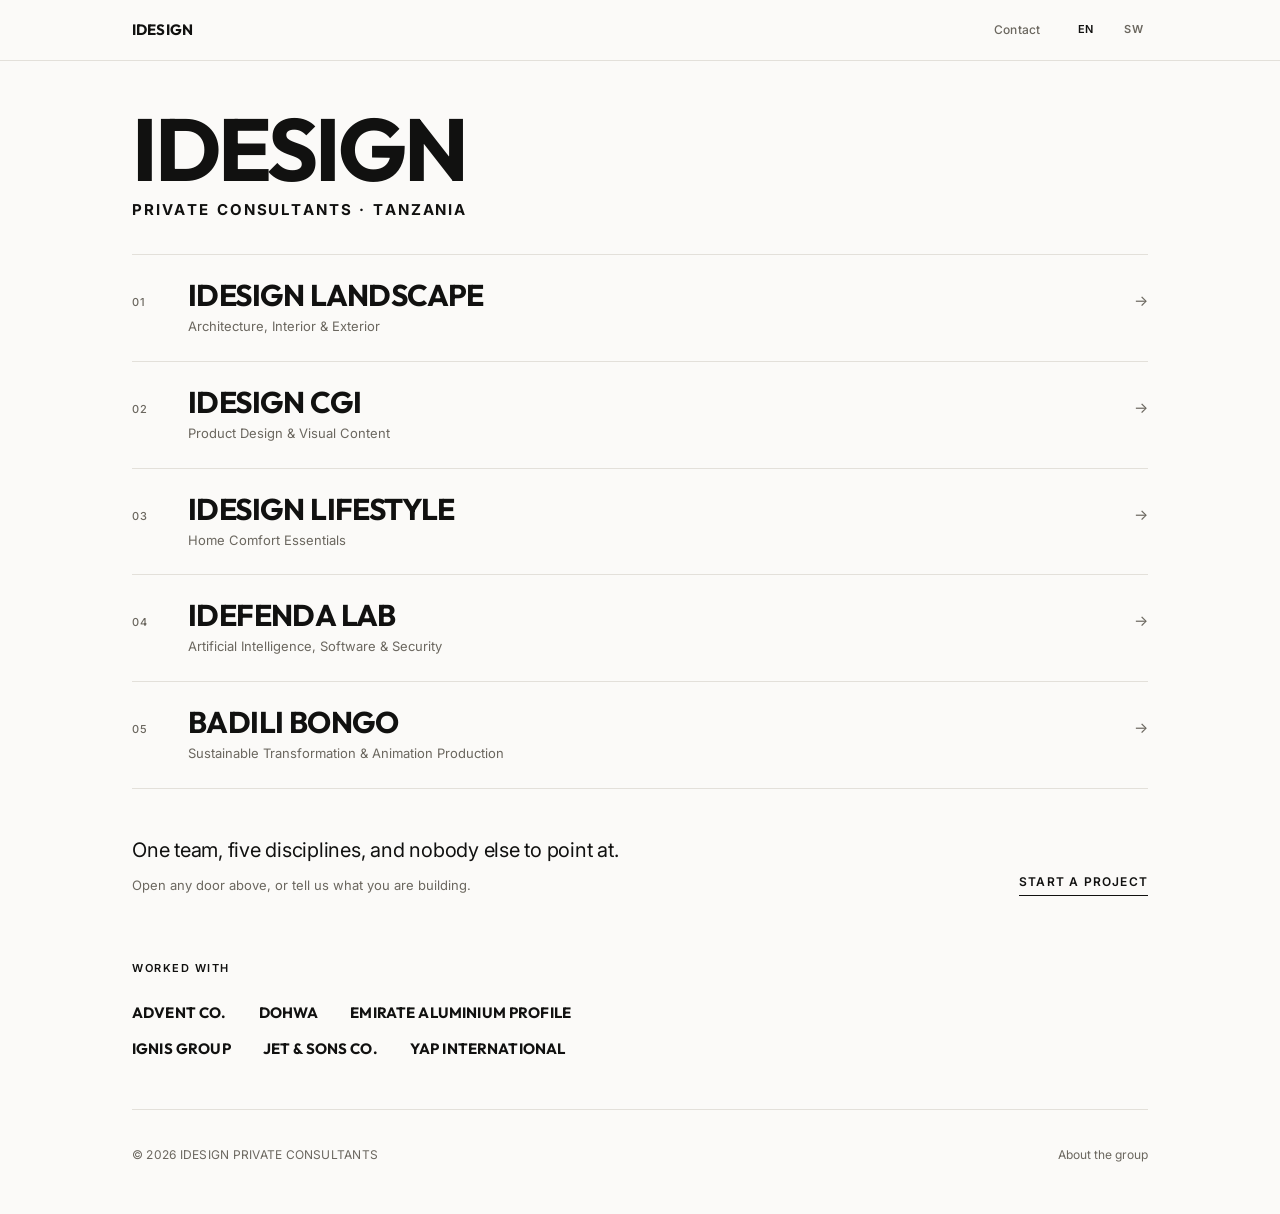
==== index.html @ 1a72159d "Install and Configure Vercel Web Analytics Vercel Web Analytics Installation Complete ==============" ====
<!DOCTYPE html>
<html lang="en">
<head>
<meta charset="UTF-8">
<meta name="viewport" content="width=device-width, initial-scale=1.0">
<title>Idesign | Architecture, Product Design, Interiors & Technology | Dar es Salaam</title>
<meta name="description" content="Idesign is a design group in Dar es Salaam. Architecture and design-build, product design and 3D, an interiors and home textiles shop, AI and software, and an animation education programme.">
<link rel="canonical" href="https://idesign.co.tz/">
<meta property="og:type" content="website">
<meta property="og:site_name" content="Idesign">
<meta property="og:title" content="Idesign | Architecture, Product Design, Interiors & Technology | Dar es Salaam">
<meta property="og:description" content="Idesign is a design group in Dar es Salaam. Architecture and design-build, product design and 3D, an interiors and home textiles shop, AI and software, and an animation education programme.">
<meta property="og:url" content="https://idesign.co.tz/">
<meta name="twitter:card" content="summary">
<link rel="icon" href="images/favicon.svg" type="image/svg+xml">
<link rel="apple-touch-icon" href="images/apple-touch-icon.png">
<link rel="preconnect" href="https://fonts.googleapis.com">
<link rel="preconnect" href="https://fonts.gstatic.com" crossorigin>
<link href="https://fonts.googleapis.com/css2?family=Inter:wght@300;400;500;600;700&family=Outfit:wght@400;500;700&display=swap" rel="stylesheet">
<link rel="stylesheet" href="style.css">
<script type="application/ld+json">
{"@context":"https://schema.org","@type":"Organization","name":"Idesign","legalName":"Idesign Private Consultants","alternateName":"Idesign Group",
"url":"https://idesign.co.tz","description":"A design practice in Dar es Salaam organised across five disciplines: architecture, product design, interiors retail, technology, and animation education.",
"address":{"@type":"PostalAddress","addressLocality":"Dar es Salaam","addressCountry":"TZ"},
"founder":{"@type":"Person","name":"Ibrahim Alibariki Jonathan"},
"department":[
 {"@type":"Organization","name":"Idesign Landscape","description":"Architecture, Interior & Exterior"},
 {"@type":"Organization","name":"Idesign CGI","description":"Product Design & Visual Content"},
 {"@type":"Organization","name":"Idesign Lifestyle","description":"Home Comfort Essentials"},
 {"@type":"Organization","name":"IDEFENDA LAB","description":"Artificial Intelligence, Software & Security"},
 {"@type":"Organization","name":"Badili Bongo","description":"Sustainable Transformation through education and animation"}]}
</script>
</head>
<body>
<a class="skip" href="#main" data-en="Skip to content" data-sw="Rukia hadi maudhui">Skip to content</a>
<header>
<div class="wrap nav">
  <a class="mk" href="index.html">Idesign</a>
  <div class="rt">
    
    <a href="contact.html" data-en="Contact" data-sw="Wasiliana">Contact</a>
    <div class="lang" role="group" aria-label="Language">
      <button id="b-en" class="on" aria-pressed="true" onclick="setLang('en')">EN</button>
      <button id="b-sw" aria-pressed="false" onclick="setLang('sw')">SW</button>
    </div>
  </div>
</div>
</header>
<main id="main">
<div class="wrap">
<div class="top">
  <div class="lockup">
    <h1 class="big wordmark">Idesign</h1>
    <p class="strap" data-en="Private Consultants &middot; Tanzania" data-sw="Washauri Binafsi &middot; Tanzania">Private Consultants &middot; Tanzania</p>
  </div>
</div>

<nav class="index" aria-label="Companies">
<a class="row" href="landscape.html">
  <span class="n">01</span>
  <span><span class="nm wordmark">Idesign Landscape</span><span class="ds" data-en="Architecture, Interior &amp; Exterior" data-sw="Usanifu, Ndani na Nje">Architecture, Interior &amp; Exterior</span></span>
  <span class="ar" aria-hidden="true">&rarr;</span>
</a>
<a class="row" href="cgi.html">
  <span class="n">02</span>
  <span><span class="nm wordmark">Idesign CGI</span><span class="ds" data-en="Product Design &amp; Visual Content" data-sw="Usanifu wa Bidhaa na Maudhui">Product Design &amp; Visual Content</span></span>
  <span class="ar" aria-hidden="true">&rarr;</span>
</a>
<a class="row" href="lifestyle.html">
  <span class="n">03</span>
  <span><span class="nm wordmark">Idesign Lifestyle</span><span class="ds" data-en="Home Comfort Essentials" data-sw="Starehe ya Nyumbani">Home Comfort Essentials</span></span>
  <span class="ar" aria-hidden="true">&rarr;</span>
</a>
<a class="row" href="idefenda.html">
  <span class="n">04</span>
  <span><span class="nm wordmark">IDEFENDA LAB</span><span class="ds" data-en="Artificial Intelligence, Software &amp; Security" data-sw="Akili Bandia, Programu na Usalama">Artificial Intelligence, Software &amp; Security</span></span>
  <span class="ar" aria-hidden="true">&rarr;</span>
</a>
<a class="row" href="badili-bongo.html">
  <span class="n">05</span>
  <span><span class="nm wordmark">Badili Bongo</span><span class="ds" data-en="Sustainable Transformation &amp; Animation Production" data-sw="Mabadiliko Endelevu na Uzalishaji wa Uhuishaji">Sustainable Transformation &amp; Animation Production</span></span>
  <span class="ar" aria-hidden="true">&rarr;</span>
</a>
</nav>

<div class="tail">
  <div>
    <p class="lead" data-en="One team, five disciplines, and nobody else to point at." data-sw="Timu moja, fani tano, na hakuna wa kumlaumu mwingine.">One team, five disciplines, and nobody else to point at.</p>
    <p class="sub2" data-en="Open any door above, or tell us what you are building." data-sw="Fungua mlango wowote hapo juu, au tuambie unachojenga.">Open any door above, or tell us what you are building.</p>
  </div>
  <a href="contact.html" data-en="Start a project" data-sw="Anza mradi">Start a project</a>
</div>

<section>
  <h2 class="lbl" data-en="Worked with" data-sw="Tumefanya kazi na">Worked with</h2>
  <div class="worked">
    <div class="worked-row">
      <span data-en="Advent Co." data-sw="Advent Co.">Advent Co.</span>
      <span data-en="Dohwa" data-sw="Dohwa">Dohwa</span>
      <span data-en="Emirate Aluminium Profile" data-sw="Emirate Aluminium Profile">Emirate Aluminium Profile</span>
    </div>
    <div class="worked-row">
      <span data-en="Ignis Group" data-sw="Ignis Group">Ignis Group</span>
      <span data-en="Jet &amp; Sons Co." data-sw="Jet &amp; Sons Co.">Jet &amp; Sons Co.</span>
      <span data-en="YAP International" data-sw="YAP International">YAP International</span>
    </div>
  </div>
</section>
</div>
</main>
<footer><div class="wrap fr">
  <div>&copy; 2026 Idesign Private Consultants</div>
  <div><a href="group.html" data-en="About the group" data-sw="Kuhusu kikundi">About the group</a></div>
</div></footer>
<script src="script.js"></script>
<script>
  window.va = window.va || function () { (window.vaq = window.vaq || []).push(arguments); };
</script>
<script defer src="/_vercel/insights/script.js"></script>
</body>
</html>
---- style.css ----
/* ============================================================
   IDESIGN GROUP — stylesheet
   Monochrome. Six neutral tones, no colour.

   Built on tokens: every size, space and rule below resolves to
   a value defined in :root. Nothing is set arbitrarily.
   ============================================================ */

/* ---- TT FORS ----------------------------------------------
   Licensed webfont (TypeType). Buy the WEB licence, drop the
   .woff2 files into fonts/, then delete the comment
   markers around the two @font-face rules below.
   Until then the wordmark falls back to Outfit.
------------------------------------------------------------- */
/*
@font-face{
  font-family:'TT Fors';
  src:url('fonts/TTFors-Bold.woff2') format('woff2');
  font-weight:700; font-style:normal; font-display:swap;
}
@font-face{
  font-family:'TT Fors';
  src:url('fonts/TTFors-Regular.woff2') format('woff2');
  font-weight:400; font-style:normal; font-display:swap;
}
*/

:root{
  /* ---------- COLOUR ---------- */
  --ink:#111110;      /* headings, primary text        */
  --mid:#403D39;      /* body copy                     */
  --soft:#6B675F;     /* meta, labels — 5.4:1 on paper */
  --line:#E3E0DA;     /* hairlines                     */
  --paper:#FBFAF8;    /* page                          */
  --fill:#F0EEE9;     /* image wells                   */
  --on-ink:#A8A49C;   /* secondary text on ink — 4.9:1 */

  /* ---------- TYPEFACES ---------- */
  --wm:'TT Fors','Outfit',system-ui,sans-serif;
  --sans:'Inter',system-ui,-apple-system,'Segoe UI',sans-serif;

  /* ---------- TYPE SCALE ----------
     Eight steps, four of them fluid. Nothing in between. */
  --fs-label:11px;                    /* tracked uppercase */
  --fs-caption:12px;                  /* captions, footer  */
  --fs-meta:13px;                     /* secondary lines   */
  --fs-body:15px;                     /* body copy         */
  --fs-lead:clamp(17px,1.6vw,20px);   /* opening statement */
  --fs-row:clamp(22px,2.8vw,30px);    /* index rows        */
  --fs-title:clamp(30px,5vw,52px);    /* page titles       */
  --fs-display:clamp(44px,8vw,88px);  /* wordmark          */

  /* ---------- LINE HEIGHT ---------- */
  --lh-display:.92;
  --lh-tight:1.1;
  --lh-snug:1.3;
  --lh-body:1.6;

  /* ---------- TRACKING ---------- */
  --tr-display:-.035em;
  --tr-title:-.025em;
  --tr-row:-.02em;
  --tr-label:.14em;

  /* ---------- SPACE — 4px base ---------- */
  --s1:4px;  --s2:8px;  --s3:12px; --s4:16px; --s5:24px;
  --s6:32px; --s7:48px; --s8:64px; --s9:96px;

  /* ---------- LAYOUT ---------- */
  --max:1080px;
  --gutter:var(--s6);
  --header-h:60px;
  --section-y:var(--s7);
  --radius:0;                  /* sharp corners are the brand */
  --hair:1px solid var(--line);
  --tap:44px;                  /* minimum touch target        */

  /* ---------- MOTION ---------- */
  --ease:cubic-bezier(.2,.6,.3,1);
  --dur:.22s;
}

*{margin:0;padding:0;box-sizing:border-box}
html{scroll-behavior:smooth;-webkit-text-size-adjust:100%}

/* Body is a column so the footer is pushed to the bottom of short
   pages (404, thanks) instead of floating mid-screen. */
body{
  font-family:var(--sans);background:var(--paper);color:var(--ink);
  font-size:var(--fs-body);line-height:var(--lh-body);font-weight:400;
  -webkit-font-smoothing:antialiased;text-rendering:optimizeLegibility;
  min-height:100vh;display:flex;flex-direction:column;
}
main{flex:1 0 auto}
.wrap{max-width:var(--max);margin:0 auto;padding:0 var(--gutter);width:100%}
a{color:inherit;text-decoration:none}
img{max-width:100%;display:block;height:auto}
button{font:inherit}

/* One visible focus ring for every interactive element. */
:where(a,button,input,select,textarea,[tabindex]):focus-visible{
  outline:2px solid var(--ink);outline-offset:3px;
}

/* Uppercase via CSS, not by typing brand names in caps in the HTML
   (see the branding-case fix) - this is what makes every wordmark
   instance, including the header logo and each division's own h1,
   match the visual weight IDEFENDA LAB already had. */
.wordmark{font-family:var(--wm);font-weight:700;text-transform:uppercase;
  letter-spacing:var(--tr-row);line-height:1}

/* Shared label treatment — eyebrows, section headings, tags. */
.lbl,.own,.who,.lst li .m,.ph i{
  font-size:var(--fs-label);font-weight:600;
  letter-spacing:var(--tr-label);text-transform:uppercase;
}

/* Shared action treatment. Every CTA on the site is this one
   component; it was previously three near-identical variants. */
.tail a,.cta a,.btn{
  display:inline-block;font-family:var(--sans);
  font-size:var(--fs-caption);font-weight:600;
  letter-spacing:.1em;text-transform:uppercase;color:var(--ink);
  background:none;border:none;border-bottom:1px solid var(--ink);
  padding:var(--s1) 0;cursor:pointer;
  transition:color var(--dur) var(--ease),border-color var(--dur) var(--ease);
}
/* Only the index CTA is short enough to guarantee one line; the
   branch CTAs run to 45 characters and must be free to wrap. */
.tail a{white-space:nowrap}
.tail a:hover,.cta a:hover,.btn:hover{
  color:var(--soft);border-color:var(--soft);
}

/* skip link — accessibility */
.skip{position:absolute;left:-9999px;top:0;background:var(--ink);color:var(--paper);
  padding:var(--s3) var(--s4);font-size:var(--fs-meta);z-index:200}
.skip:focus{left:0}

/* ---------- HEADER ---------- */
header{position:sticky;top:0;z-index:50;background:rgba(251,250,248,.93);
  backdrop-filter:blur(12px);-webkit-backdrop-filter:blur(12px);
  border-bottom:var(--hair);flex:none}
.nav{display:flex;align-items:center;justify-content:space-between;
  height:var(--header-h);gap:var(--s5)}
.nav .mk{font-family:var(--wm);font-weight:700;font-size:var(--fs-body);
  letter-spacing:.01em;white-space:nowrap;text-transform:uppercase;
  display:inline-flex;align-items:center;min-height:var(--tap)}
.nav .rt{display:flex;align-items:center;gap:var(--s5)}

/* Every nav link reads the same: one size, one case, one colour.
   HOME was previously uppercase and tracked while Contact beside
   it was sentence case. */
.nav .rt a,.back{font-size:var(--fs-caption);font-weight:500;
  letter-spacing:.01em;text-transform:none;color:var(--soft);
  display:inline-flex;align-items:center;min-height:var(--tap);
  transition:color var(--dur) var(--ease)}
.nav .rt a:hover,.back:hover{color:var(--ink)}

.lang{display:flex;gap:var(--s1);margin-right:calc(var(--s2) * -1)}
.lang button{background:none;border:none;font-family:var(--sans);
  font-size:var(--fs-label);font-weight:600;letter-spacing:.08em;
  cursor:pointer;color:var(--soft);padding:0;
  min-width:var(--tap);min-height:var(--tap);
  display:inline-flex;align-items:center;justify-content:center;
  transition:color var(--dur) var(--ease)}
.lang button.on{color:var(--ink)}
.lang button:hover{color:var(--ink)}

/* ---------- LANDING INDEX ---------- */
.top{padding:var(--s7) 0 var(--s6)}
.top .big{font-family:var(--wm);font-weight:700;font-size:var(--fs-display);
  letter-spacing:var(--tr-display);line-height:var(--lh-display)}
.lockup{display:inline-block}
/* Strapline is stretched flush to the wordmark by script.js.
   Named .strap, not .sub — .sub collided with the submit button
   and gave this paragraph a border and a pointer cursor. */
.top .strap{display:flex;justify-content:space-between;width:100%;
  font-size:clamp(11px,1.45vw,15px);font-weight:700;text-transform:uppercase;
  color:var(--ink);margin-top:var(--s3);letter-spacing:0;line-height:1}
.top .strap .sp{flex:0 0 .34em}

.index{border-top:var(--hair)}
.row{display:grid;grid-template-columns:var(--s6) 1fr auto;gap:var(--s5);
  align-items:baseline;padding:var(--s5) 0;border-bottom:var(--hair);
  transition:padding var(--dur) var(--ease)}
.row:hover,.row:focus-visible{padding-left:var(--s3)}
.row .n{font-size:var(--fs-label);font-weight:500;color:var(--soft);letter-spacing:.08em}
.row .nm{display:block;font-family:var(--wm);font-weight:700;font-size:var(--fs-row);
  letter-spacing:var(--tr-row);line-height:var(--lh-tight)}
.row .ds{display:block;font-size:var(--fs-meta);font-weight:400;
  color:var(--soft);margin-top:var(--s1)}
.row .ar{font-size:var(--fs-body);color:var(--soft);
  transition:color var(--dur) var(--ease),transform var(--dur) var(--ease)}
.row:hover .ar,.row:focus-visible .ar{color:var(--ink);transform:translateX(5px)}

/* Bottom padding is deliberately small: .tail is homepage-only and
   is immediately followed by the "Worked with" section, which
   already carries its own top padding via the global `section`
   rule. A full --s8 here on top of that stacked into a 112px gap. */
.tail{padding:var(--s7) 0 var(--s4);display:flex;justify-content:space-between;
  gap:var(--s5) var(--s7);flex-wrap:wrap;align-items:flex-end}
.tail>div{flex:1 1 30rem;min-width:0}
.tail .lead{font-size:var(--fs-lead);font-weight:400;color:var(--ink);
  max-width:52ch;line-height:var(--lh-snug);letter-spacing:-.012em}
.tail .sub2{font-size:var(--fs-meta);font-weight:400;color:var(--soft);
  margin-top:var(--s3)}

/* ---------- BRANCH PAGES ----------
   Hierarchy runs eyebrow -> title -> descriptor -> lead -> body.
   The descriptor was previously 14px bold, competing with the
   larger tagline directly beneath it. */
.bh{padding:var(--s7) 0;border-bottom:var(--hair)}
.own{color:var(--soft);margin-bottom:var(--s4)}
.bh .nm{font-family:var(--wm);font-weight:700;font-size:var(--fs-title);
  letter-spacing:var(--tr-title);line-height:var(--lh-tight)}
.bh .ds{font-size:var(--fs-meta);font-weight:500;color:var(--soft);
  margin-top:var(--s3)}
.bh .tg{font-size:var(--fs-lead);margin-top:var(--s5);max-width:34ch;
  font-weight:400;line-height:var(--lh-snug);letter-spacing:-.012em}
.bh .ld{font-size:var(--fs-body);font-weight:400;color:var(--mid);
  max-width:52ch;margin-top:var(--s4)}

section{padding:var(--section-y) 0;border-bottom:var(--hair)}
.lbl{color:var(--ink);margin-bottom:var(--s5)}

.lst{list-style:none}
.lst li{padding:var(--s4) 0;border-bottom:var(--hair);
  display:grid;grid-template-columns:1fr auto;gap:var(--s5);align-items:baseline}
.lst li:last-child{border-bottom:none;padding-bottom:0}
.lst li .t{color:var(--ink);font-size:var(--fs-body)}
/* Meta reads as a taxonomy tag rather than a word competing with
   the service name beside it. */
.lst li .m{color:var(--soft);text-align:right}

/* Three columns at desktop. The old auto-fill produced four, which
   left Landscape's nine projects as 4+4+1 — one image alone in a
   three-quarters-empty row. */
.grid{display:grid;grid-template-columns:repeat(3,1fr);gap:var(--s5)}
.grid--wide{grid-template-columns:repeat(2,1fr)}
.ph{aspect-ratio:4/3;background:var(--fill);border:var(--hair);
  display:flex;align-items:center;justify-content:center;overflow:hidden}
.ph img{width:100%;height:100%;object-fit:cover}
.ph i{font-style:normal;font-size:var(--fs-label);color:var(--soft)}
.media-link{display:block}
.it .cap{font-size:var(--fs-meta);font-weight:500;margin-top:var(--s3)}
.it .sc{font-size:var(--fs-caption);color:var(--soft);margin-top:var(--s1)}

/* ---------- PROCESS STEPS ----------
   A five-across band at desktop, each step opening under its own
   rule. Below 900px it folds into a numbered list rather than a
   narrow grid, so no step is ever left orphaned in a part row. */
.steps{display:grid;grid-template-columns:repeat(5,1fr);gap:var(--s5)}
.step{border-top:1px solid var(--ink);padding-top:var(--s3)}
.step .k{display:block;font-family:var(--wm);font-weight:700;
  font-size:var(--fs-meta);color:var(--soft);letter-spacing:.08em}
.step .h{display:block;font-family:var(--wm);font-weight:700;
  font-size:var(--fs-lead);letter-spacing:var(--tr-row);
  line-height:var(--lh-tight);margin-top:var(--s4)}
.step .p{display:block;font-size:var(--fs-caption);color:var(--soft);
  line-height:var(--lh-body);margin-top:var(--s2)}
.steps-end{font-size:var(--fs-meta);color:var(--soft);margin-top:var(--s5)}

/* ---------- INVERTED LINK PANEL ----------
   The only tonal shift in the palette, reserved for a page's single
   most important outbound link rather than used as decoration.
   .tube: Badili Bongo's YouTube channel. .panel: each branch's
   Google Business profile (find us on the map, see real photos). */
.tube,.panel{display:flex;align-items:center;justify-content:space-between;
  gap:var(--s5);background:var(--ink);color:var(--paper);
  padding:var(--s6);margin-top:var(--s5)}
.tube .th,.panel .th{display:block;font-family:var(--wm);font-weight:700;
  font-size:var(--fs-row);letter-spacing:var(--tr-row);line-height:var(--lh-tight)}
.tube .ta,.panel .ta{display:block;font-size:var(--fs-caption);color:var(--on-ink);
  letter-spacing:.06em;margin-top:var(--s2)}
.tube .tgo,.panel .tgo{font-size:var(--fs-row);line-height:1;flex:none;
  transition:transform var(--dur) var(--ease)}
.tube:hover .tgo,.panel:hover .tgo{transform:translateX(5px)}
/* The global focus ring is ink, which would vanish on this panel. */
.tube:focus-visible,.panel:focus-visible{outline-color:var(--paper);outline-offset:-6px}

.txt{max-width:56ch;font-size:var(--fs-body);font-weight:400;
  color:var(--mid);line-height:var(--lh-body)}
.txt p{margin-bottom:var(--s4)}
.txt p:last-child{margin-bottom:0}

/* Client names as a credit line, not a sentence: set in the same
   display face as the homepage's own company index (.row .nm), so
   the studio's work and its own divisions read as one family rather
   than credits in body text. Two fixed rows, not an auto-wrapping
   list - which row a name falls into shouldn't shift with viewport
   width. Uppercase via CSS (never typed in caps - see the branding
   fix); a touch of positive tracking, since tightened wordmark
   tracking reads cramped once every letter is also capitalised. */
.worked{margin-top:var(--s3)}
.worked-row{display:flex;flex-wrap:wrap;gap:var(--s3) var(--s6);margin-bottom:var(--s3)}
.worked-row:last-child{margin-bottom:0}
.worked span{font-family:var(--wm);font-weight:700;font-size:var(--fs-body);
  letter-spacing:.01em;text-transform:uppercase;color:var(--ink)}

.cta{padding:var(--s7) 0;border-bottom:var(--hair)}

/* ---------- CONTACT ---------- */
.cg{display:grid;grid-template-columns:1fr 1fr;gap:var(--s9)}
.fd{margin-bottom:var(--s5)}
.fd label{display:block;font-size:var(--fs-label);font-weight:600;
  letter-spacing:var(--tr-label);text-transform:uppercase;
  color:var(--soft);margin-bottom:var(--s2)}
.fd input,.fd select,.fd textarea{width:100%;padding:var(--s3) 0;border:none;
  border-bottom:var(--hair);background:none;font-family:var(--sans);
  font-size:var(--fs-body);font-weight:400;color:var(--ink);border-radius:var(--radius)}
.fd input:focus-visible,.fd select:focus-visible,.fd textarea:focus-visible{
  outline:none;border-bottom-color:var(--ink);box-shadow:0 1px 0 0 var(--ink)}
.fd textarea{resize:vertical;line-height:var(--lh-body)}
.btn{margin-top:var(--s5)}
.hp{position:absolute;left:-9999px}      /* honeypot - spam trap */

/* Contact form result. One line, in the existing type scale;
   colour only shifts between quiet and ink so the monochrome
   palette is untouched. */
.fstat{margin-top:var(--s4);font-size:var(--fs-meta);color:var(--soft);min-height:1.4em}
.fstat[data-state="ok"]{color:var(--ink)}
.fstat[data-state="fail"],.fstat[data-state="invalid"]{color:var(--ink)}
.btn[disabled]{opacity:.45;cursor:default}

/* ---------- TAP TO CALL ----------
   Large touch targets. tel: dials directly on a phone;
   wa.me opens WhatsApp. Both fall back to plain links on desktop. */
.call{border-top:1px solid var(--ink);margin-bottom:var(--s6)}
.call-row{display:flex;align-items:center;justify-content:space-between;
  gap:var(--s4);padding:var(--s4) 0;border-bottom:var(--hair)}
.call-row .who{color:var(--soft);margin-bottom:var(--s2)}
/* The phone numbers are the primary action on a mobile visit, so
   they carry a full 44px target rather than the 24px minimum. */
.call-row .num{font-family:var(--wm);font-weight:700;font-size:clamp(19px,2.4vw,24px);
  letter-spacing:-.01em;color:var(--ink);line-height:var(--lh-tight);
  display:inline-flex;align-items:center;min-height:var(--tap);
  transition:color var(--dur) var(--ease)}
.call-row a.num:hover{color:var(--mid)}
.call-acts{display:flex;gap:var(--s2);flex-shrink:0}
.call-acts a{font-size:var(--fs-label);font-weight:600;letter-spacing:.1em;
  text-transform:uppercase;border:var(--hair);padding:0 var(--s4);
  white-space:nowrap;color:var(--mid);min-height:var(--tap);
  display:inline-flex;align-items:center;justify-content:center;
  transition:color var(--dur) var(--ease),border-color var(--dur) var(--ease),
             background-color var(--dur) var(--ease)}
.call-acts a:hover{border-color:var(--ink);color:var(--ink)}
.call-acts a.pri{background:var(--ink);color:var(--paper);border-color:var(--ink)}
.call-acts a.pri:hover{background:transparent;color:var(--ink)}

.ci{padding:var(--s4) 0;border-bottom:var(--hair)}
.ci b{font-weight:500;font-size:var(--fs-meta);display:block}
.ci span{font-size:var(--fs-caption);color:var(--soft)}
.ci a{transition:color var(--dur) var(--ease)}
.ci a:hover{color:var(--ink)}

/* ---------- FOOTER ---------- */
footer{padding:var(--s6) 0 var(--s7);font-size:var(--fs-caption);
  color:var(--soft);margin-top:auto;flex:none}
.fr{display:flex;justify-content:space-between;gap:var(--s4);flex-wrap:wrap;
  align-items:center}
/* The copyright line is always the credit's first child, sitewide -
   capitalised via CSS rather than editing all 10 footers by hand. */
.fr>div:first-child{text-transform:uppercase;letter-spacing:.02em}
/* Same treatment as the footer credit, for the one other place the
   legal name appears prominently outside the wordmark system. */
.credit{text-transform:uppercase;letter-spacing:.02em}
/* Standalone links, so they owe the 24px minimum target (WCAG 2.5.8). */
.fr a{display:inline-flex;align-items:center;min-height:24px;
  transition:color var(--dur) var(--ease)}
.fr a:hover{color:var(--ink)}

.note{border-left:var(--hair);padding:0 0 0 var(--s4);font-size:var(--fs-caption);
  line-height:var(--lh-body);color:var(--soft);margin-top:var(--s5);max-width:60ch}

/* ============================================================
   RESPONSIVE — two breakpoints, each on the layout's own terms.
   900px: the 1080px canvas stops holding side-by-side content.
   560px: single column, stacked actions.
   ============================================================ */
@media(max-width:900px){
  :root{--gutter:var(--s5);--section-y:var(--s6)}
  .cg{grid-template-columns:1fr;gap:var(--s7)}
  .row{grid-template-columns:var(--s5) 1fr auto;gap:var(--s4)}
  .grid,.grid--wide{grid-template-columns:repeat(2,1fr);gap:var(--s4)}
  /* Steps fold into a numbered list — never a part-filled grid. */
  .steps{grid-template-columns:1fr;gap:0}
  .step{display:grid;grid-template-columns:var(--s6) 1fr;gap:var(--s4);
    border-top:none;border-bottom:var(--hair);padding:var(--s4) 0;
    align-items:baseline}
  .step:first-child{border-top:1px solid var(--ink)}
  .step .h{margin-top:0}
  .tube{padding:var(--s5);gap:var(--s4)}
  .bh{padding:var(--s6) 0}
  .top{padding:var(--s6) 0 var(--s5)}
  .tail{padding:var(--s6) 0 var(--s7)}
  .nav .rt{gap:var(--s4)}
  .worked span{font-size:var(--fs-caption)}
}

/* The strapline is stretched flush to the wordmark on desktop. On a
   narrow screen a 30-character line cannot fit that width, so it
   falls back to normal tracked text that wraps. */
@media(max-width:700px){
  .top .strap{flex-wrap:wrap;justify-content:flex-start;font-size:var(--fs-label);
    letter-spacing:.09em;line-height:var(--lh-snug)}
  .top .strap .sp{flex:0 0 .5em}
}

@media(max-width:560px){
  /* The wordmark already links home, so the separate "Home" link is
     a second link to the same destination. Drop it here to buy back
     header width instead of letting the nav overflow.
     Selector must outrank `.nav .rt a`, hence the full path. */
  .nav .rt .back{display:none}
  .nav{gap:var(--s3)}
  .nav .rt{gap:var(--s3)}
  /* Narrower but still a compliant target: 32x44 clears the 24x24
     minimum on both axes. */
  .lang button{min-width:30px}
  /* 'IDESIGN Landscape' is the longest wordmark; at 320px it is what
     pushes the nav wide. Step it down rather than overflow. */
  .nav .mk{font-size:var(--fs-caption)}

  .call-row{flex-direction:column;align-items:flex-start;gap:var(--s3)}
  .call-acts{width:100%}
  .call-acts a{flex:1}
  .lst li{grid-template-columns:1fr;gap:var(--s1)}
  .lst li .m{text-align:left}
  .tail{align-items:flex-start}
  /* Three long client names per row won't fit 320-430px at any
     legible size, so each row scrolls sideways instead of wrapping
     to a third line. Keeps the block at a fixed two lines. */
  .worked-row{flex-wrap:nowrap;overflow-x:auto;scrollbar-width:none}
  .worked-row::-webkit-scrollbar{display:none}
  .worked span{flex:none;font-size:var(--fs-label)}
}

/* Mobile landscape: short viewport height regardless of width, so
   target it directly rather than by width breakpoint. Same fix as
   the ≤560px portrait case, needed here too since landscape widths
   (667-926px) sit above that breakpoint. */
@media(max-height:500px) and (orientation:landscape){
  .worked-row{flex-wrap:nowrap;overflow-x:auto;scrollbar-width:none}
  .worked-row::-webkit-scrollbar{display:none}
  .worked span{flex:none;font-size:var(--fs-caption)}
}

/* ---------- PRINT ---------- */
@media print{
  header,.cta,.lang,.back{display:none}
  body{background:#fff;display:block}
  section,.bh{border:none;padding:var(--s4) 0}
}

/* ---------- MOTION ---------- */
@media(prefers-reduced-motion:reduce){
  *{animation:none!important;transition:none!important;scroll-behavior:auto!important}
}
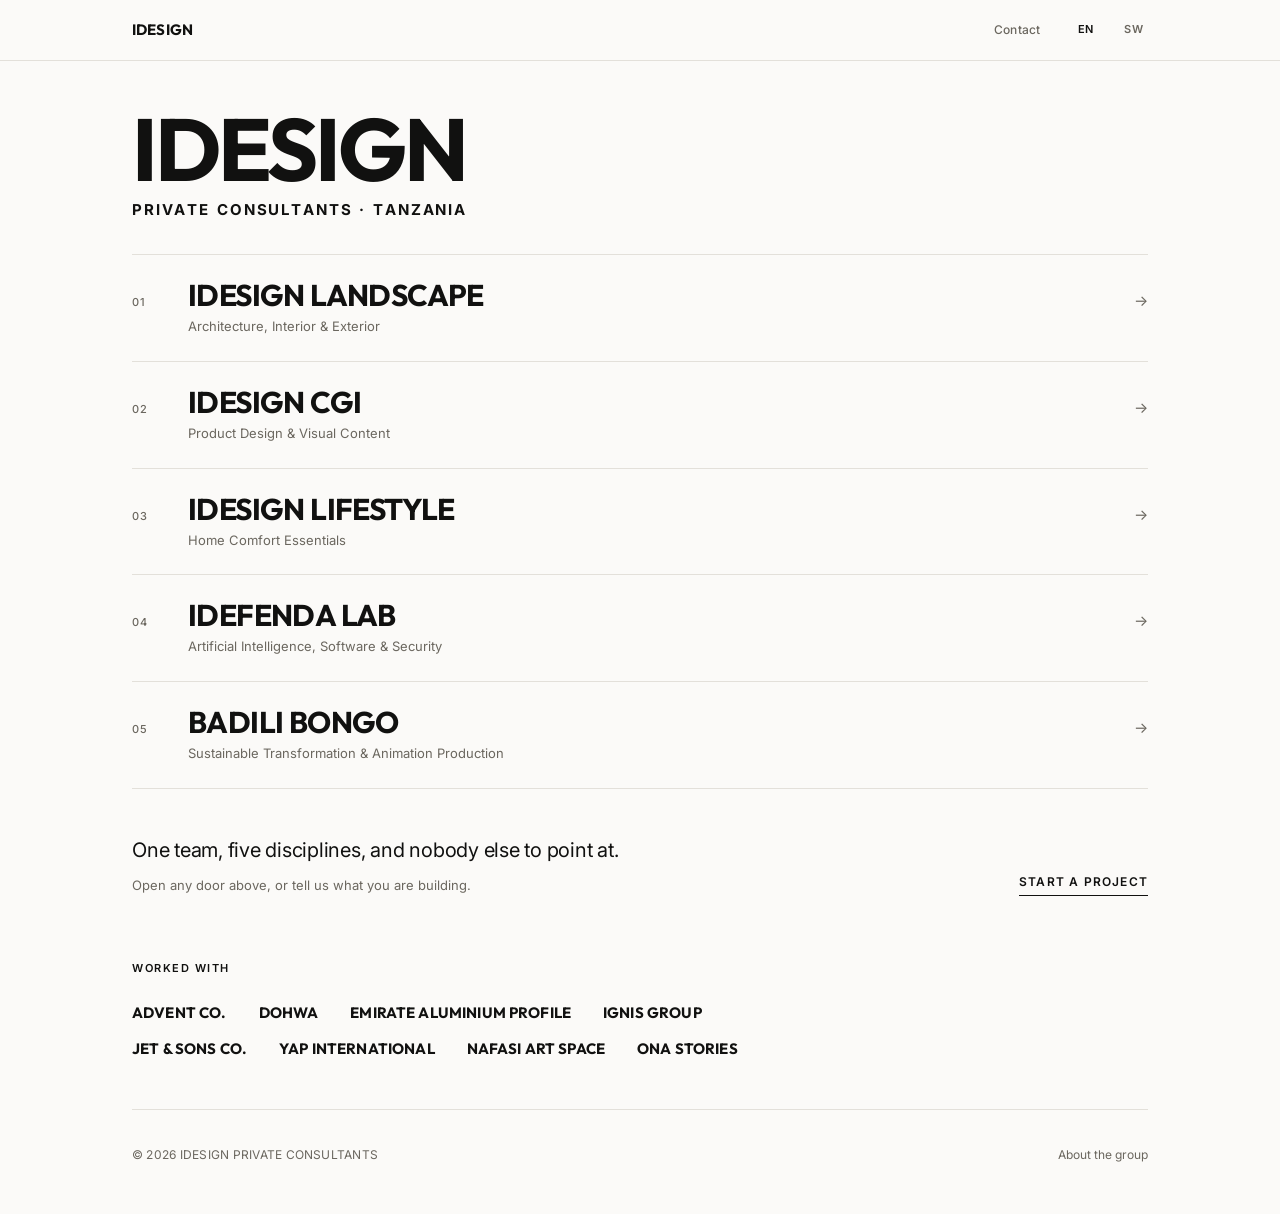
==== commit 788434f6: "Add Nafasi Art Space and Ona Stories to the shared Worked With list Grows the group-wide "Worked wit" ====
--- a/index.html
+++ b/index.html
@@ -3,15 +3,19 @@
 <head>
 <meta charset="UTF-8">
 <meta name="viewport" content="width=device-width, initial-scale=1.0">
-<title>Idesign | Architecture, Product Design, Interiors & Technology | Dar es Salaam</title>
+<title>Idesign | Spaces, Products, Technology & Animation</title>
 <meta name="description" content="Idesign is a design group in Dar es Salaam. Architecture and design-build, product design and 3D, an interiors and home textiles shop, AI and software, and an animation education programme.">
 <link rel="canonical" href="https://idesign.co.tz/">
 <meta property="og:type" content="website">
 <meta property="og:site_name" content="Idesign">
-<meta property="og:title" content="Idesign | Architecture, Product Design, Interiors & Technology | Dar es Salaam">
+<meta property="og:title" content="Idesign | Spaces, Products, Technology & Animation">
 <meta property="og:description" content="Idesign is a design group in Dar es Salaam. Architecture and design-build, product design and 3D, an interiors and home textiles shop, AI and software, and an animation education programme.">
 <meta property="og:url" content="https://idesign.co.tz/">
-<meta name="twitter:card" content="summary">
+<meta property="og:image" content="https://idesign.co.tz/images/cgi-watch-render.png">
+<meta property="og:image:width" content="700">
+<meta property="og:image:height" content="394">
+<meta name="twitter:card" content="summary_large_image">
+<meta name="twitter:image" content="https://idesign.co.tz/images/cgi-watch-render.png">
 <link rel="icon" href="images/favicon.svg" type="image/svg+xml">
 <link rel="apple-touch-icon" href="images/apple-touch-icon.png">
 <link rel="preconnect" href="https://fonts.googleapis.com">
@@ -35,10 +39,10 @@
 <a class="skip" href="#main" data-en="Skip to content" data-sw="Rukia hadi maudhui">Skip to content</a>
 <header>
 <div class="wrap nav">
-  <a class="mk" href="index.html">Idesign</a>
+  <a class="mk" href="/">Idesign</a>
   <div class="rt">
     
-    <a href="contact.html" data-en="Contact" data-sw="Wasiliana">Contact</a>
+    <a href="/contact" data-en="Contact" data-sw="Wasiliana">Contact</a>
     <div class="lang" role="group" aria-label="Language">
       <button id="b-en" class="on" aria-pressed="true" onclick="setLang('en')">EN</button>
       <button id="b-sw" aria-pressed="false" onclick="setLang('sw')">SW</button>
@@ -56,27 +60,27 @@
 </div>
 
 <nav class="index" aria-label="Companies">
-<a class="row" href="landscape.html">
+<a class="row" href="/landscape">
   <span class="n">01</span>
   <span><span class="nm wordmark">Idesign Landscape</span><span class="ds" data-en="Architecture, Interior &amp; Exterior" data-sw="Usanifu, Ndani na Nje">Architecture, Interior &amp; Exterior</span></span>
   <span class="ar" aria-hidden="true">&rarr;</span>
 </a>
-<a class="row" href="cgi.html">
+<a class="row" href="/cgi">
   <span class="n">02</span>
   <span><span class="nm wordmark">Idesign CGI</span><span class="ds" data-en="Product Design &amp; Visual Content" data-sw="Usanifu wa Bidhaa na Maudhui">Product Design &amp; Visual Content</span></span>
   <span class="ar" aria-hidden="true">&rarr;</span>
 </a>
-<a class="row" href="lifestyle.html">
+<a class="row" href="/lifestyle">
   <span class="n">03</span>
   <span><span class="nm wordmark">Idesign Lifestyle</span><span class="ds" data-en="Home Comfort Essentials" data-sw="Starehe ya Nyumbani">Home Comfort Essentials</span></span>
   <span class="ar" aria-hidden="true">&rarr;</span>
 </a>
-<a class="row" href="idefenda.html">
+<a class="row" href="/idefenda">
   <span class="n">04</span>
   <span><span class="nm wordmark">IDEFENDA LAB</span><span class="ds" data-en="Artificial Intelligence, Software &amp; Security" data-sw="Akili Bandia, Programu na Usalama">Artificial Intelligence, Software &amp; Security</span></span>
   <span class="ar" aria-hidden="true">&rarr;</span>
 </a>
-<a class="row" href="badili-bongo.html">
+<a class="row" href="/badili-bongo">
   <span class="n">05</span>
   <span><span class="nm wordmark">Badili Bongo</span><span class="ds" data-en="Sustainable Transformation &amp; Animation Production" data-sw="Mabadiliko Endelevu na Uzalishaji wa Uhuishaji">Sustainable Transformation &amp; Animation Production</span></span>
   <span class="ar" aria-hidden="true">&rarr;</span>
@@ -88,7 +92,7 @@
     <p class="lead" data-en="One team, five disciplines, and nobody else to point at." data-sw="Timu moja, fani tano, na hakuna wa kumlaumu mwingine.">One team, five disciplines, and nobody else to point at.</p>
     <p class="sub2" data-en="Open any door above, or tell us what you are building." data-sw="Fungua mlango wowote hapo juu, au tuambie unachojenga.">Open any door above, or tell us what you are building.</p>
   </div>
-  <a href="contact.html" data-en="Start a project" data-sw="Anza mradi">Start a project</a>
+  <a href="/contact" data-en="Start a project" data-sw="Anza mradi">Start a project</a>
 </div>
 
 <section>
@@ -98,11 +102,13 @@
       <span data-en="Advent Co." data-sw="Advent Co.">Advent Co.</span>
       <span data-en="Dohwa" data-sw="Dohwa">Dohwa</span>
       <span data-en="Emirate Aluminium Profile" data-sw="Emirate Aluminium Profile">Emirate Aluminium Profile</span>
+      <span data-en="Ignis Group" data-sw="Ignis Group">Ignis Group</span>
     </div>
     <div class="worked-row">
-      <span data-en="Ignis Group" data-sw="Ignis Group">Ignis Group</span>
       <span data-en="Jet &amp; Sons Co." data-sw="Jet &amp; Sons Co.">Jet &amp; Sons Co.</span>
       <span data-en="YAP International" data-sw="YAP International">YAP International</span>
+      <span data-en="Nafasi Art Space" data-sw="Nafasi Art Space">Nafasi Art Space</span>
+      <span data-en="Ona Stories" data-sw="Ona Stories">Ona Stories</span>
     </div>
   </div>
 </section>
@@ -110,7 +116,7 @@
 </main>
 <footer><div class="wrap fr">
   <div>&copy; 2026 Idesign Private Consultants</div>
-  <div><a href="group.html" data-en="About the group" data-sw="Kuhusu kikundi">About the group</a></div>
+  <div><a href="/group" data-en="About the group" data-sw="Kuhusu kikundi">About the group</a></div>
 </div></footer>
 <script src="script.js"></script>
 <script>
--- a/style.css
+++ b/style.css
@@ -117,7 +117,7 @@
 
 /* Shared action treatment. Every CTA on the site is this one
    component; it was previously three near-identical variants. */
-.tail a,.cta a,.btn{
+.tail a,.cta a,.btn,.follow a{
   display:inline-block;font-family:var(--sans);
   font-size:var(--fs-caption);font-weight:600;
   letter-spacing:.1em;text-transform:uppercase;color:var(--ink);
@@ -128,9 +128,13 @@
 /* Only the index CTA is short enough to guarantee one line; the
    branch CTAs run to 45 characters and must be free to wrap. */
 .tail a{white-space:nowrap}
-.tail a:hover,.cta a:hover,.btn:hover{
+.tail a:hover,.cta a:hover,.btn:hover,.follow a:hover{
   color:var(--soft);border-color:var(--soft);
 }
+/* A secondary, subtle outbound link (e.g. Instagram) - one step
+   quieter than .panel, which stays reserved for a page's single
+   most important outbound link. */
+.follow{margin-top:var(--s5)}
 
 /* skip link — accessibility */
 .skip{position:absolute;left:-9999px;top:0;background:var(--ink);color:var(--paper);
@@ -243,6 +247,7 @@
 .ph img{width:100%;height:100%;object-fit:cover}
 .ph i{font-style:normal;font-size:var(--fs-label);color:var(--soft)}
 .media-link{display:block}
+.media-link:hover .ph img{opacity:.85}
 .it .cap{font-size:var(--fs-meta);font-weight:500;margin-top:var(--s3)}
 .it .sc{font-size:var(--fs-caption);color:var(--soft);margin-top:var(--s1)}
 
@@ -284,6 +289,34 @@
 .txt p{margin-bottom:var(--s4)}
 .txt p:last-child{margin-bottom:0}
 
+/* ---------- STORY (collapsible on mobile, open on desktop) ----------
+   Mobile: short teaser + a toggle reveals the full story below it.
+   Desktop (900px+): the teaser and toggle are never shown - the full
+   story is simply part of the page, same as everything else on it. */
+.story{max-width:56ch}
+.story-short{font-size:var(--fs-body);line-height:var(--lh-body);color:var(--mid)}
+.story-full{font-size:var(--fs-body);line-height:var(--lh-body);color:var(--mid);margin-top:var(--s4)}
+.story-full h3{font-size:var(--fs-label);font-weight:600;letter-spacing:.08em;
+  text-transform:uppercase;color:var(--ink);margin-bottom:var(--s4)}
+.story-full p{margin-bottom:var(--s4)}
+.story-full p:last-of-type{margin-bottom:0}
+.story-journey{font-size:var(--fs-meta);color:var(--soft);letter-spacing:.02em;
+  margin-top:var(--s5);padding-top:var(--s4);border-top:var(--hair)}
+.story-partners{margin-top:var(--s5)}
+.story-partners-lbl{display:block;font-size:var(--fs-label);font-weight:600;
+  letter-spacing:.08em;text-transform:uppercase;color:var(--soft);margin-bottom:var(--s2)}
+.story-partners-list{font-size:var(--fs-meta);color:var(--soft)}
+.story-toggle{display:inline-flex;align-items:center;gap:var(--s2);
+  margin-top:var(--s4);min-height:var(--tap);background:none;border:none;
+  cursor:pointer;font-family:var(--sans);font-size:var(--fs-meta);font-weight:600;
+  letter-spacing:.05em;color:var(--ink);padding:0;
+  border-bottom:1px solid var(--ink)}
+.story-toggle:hover{color:var(--soft);border-color:var(--soft)}
+@media(min-width:901px){
+  .story-short,.story-toggle{display:none}
+  .story-full{display:block !important;margin-top:0}
+}
+
 /* Client names as a credit line, not a sentence: set in the same
    display face as the homepage's own company index (.row .nm), so
    the studio's work and its own divisions read as one family rather
@@ -315,12 +348,34 @@
 .btn{margin-top:var(--s5)}
 .hp{position:absolute;left:-9999px}      /* honeypot - spam trap */
 
+/* Preset-amount picker (Badili Bongo support page). Same hairline,
+   sharp-corner language as everything else - a bordered toggle,
+   not a filled "primary" button, so it doesn't invent a new
+   component just for this one form. */
+.amounts{display:flex;flex-wrap:wrap;gap:var(--s2)}
+.amt,.amt-usd{font-family:var(--sans);font-size:var(--fs-meta);font-weight:600;
+  color:var(--ink);background:none;border:var(--hair);border-radius:var(--radius);
+  padding:var(--s2) var(--s4);min-height:var(--tap);cursor:pointer;
+  transition:background-color var(--dur) var(--ease),color var(--dur) var(--ease)}
+.amt:hover,.amt-usd:hover{border-color:var(--ink)}
+.amt.on,.amt-usd.on{background:var(--ink);color:var(--paper);border-color:var(--ink)}
+
+/* Payment-method toggle inside the contribute form reuses .lang's
+   look (same underlined-text-button language), but needs visible
+   borders here since it's standing alone rather than in the header. */
+.fd .lang{margin-right:0;gap:var(--s2);flex-wrap:wrap}
+.fd .lang button{border:var(--hair);border-radius:var(--radius);
+  padding:var(--s3) var(--s4);min-height:var(--tap);
+  text-transform:uppercase;letter-spacing:.1em}
+.fd .lang button.on{background:var(--ink);color:var(--paper);border-color:var(--ink)}
+.fd .lang button:hover{border-color:var(--ink)}
+
 /* Contact form result. One line, in the existing type scale;
    colour only shifts between quiet and ink so the monochrome
    palette is untouched. */
 .fstat{margin-top:var(--s4);font-size:var(--fs-meta);color:var(--soft);min-height:1.4em}
-.fstat[data-state="ok"]{color:var(--ink)}
-.fstat[data-state="fail"],.fstat[data-state="invalid"]{color:var(--ink)}
+.fstat[data-state="ok"],.fstat[data-state="paid"]{color:var(--ink)}
+.fstat[data-state="fail"],.fstat[data-state="invalid"],.fstat[data-state="failed"]{color:var(--ink)}
 .btn[disabled]{opacity:.45;cursor:default}
 
 /* ---------- TAP TO CALL ----------
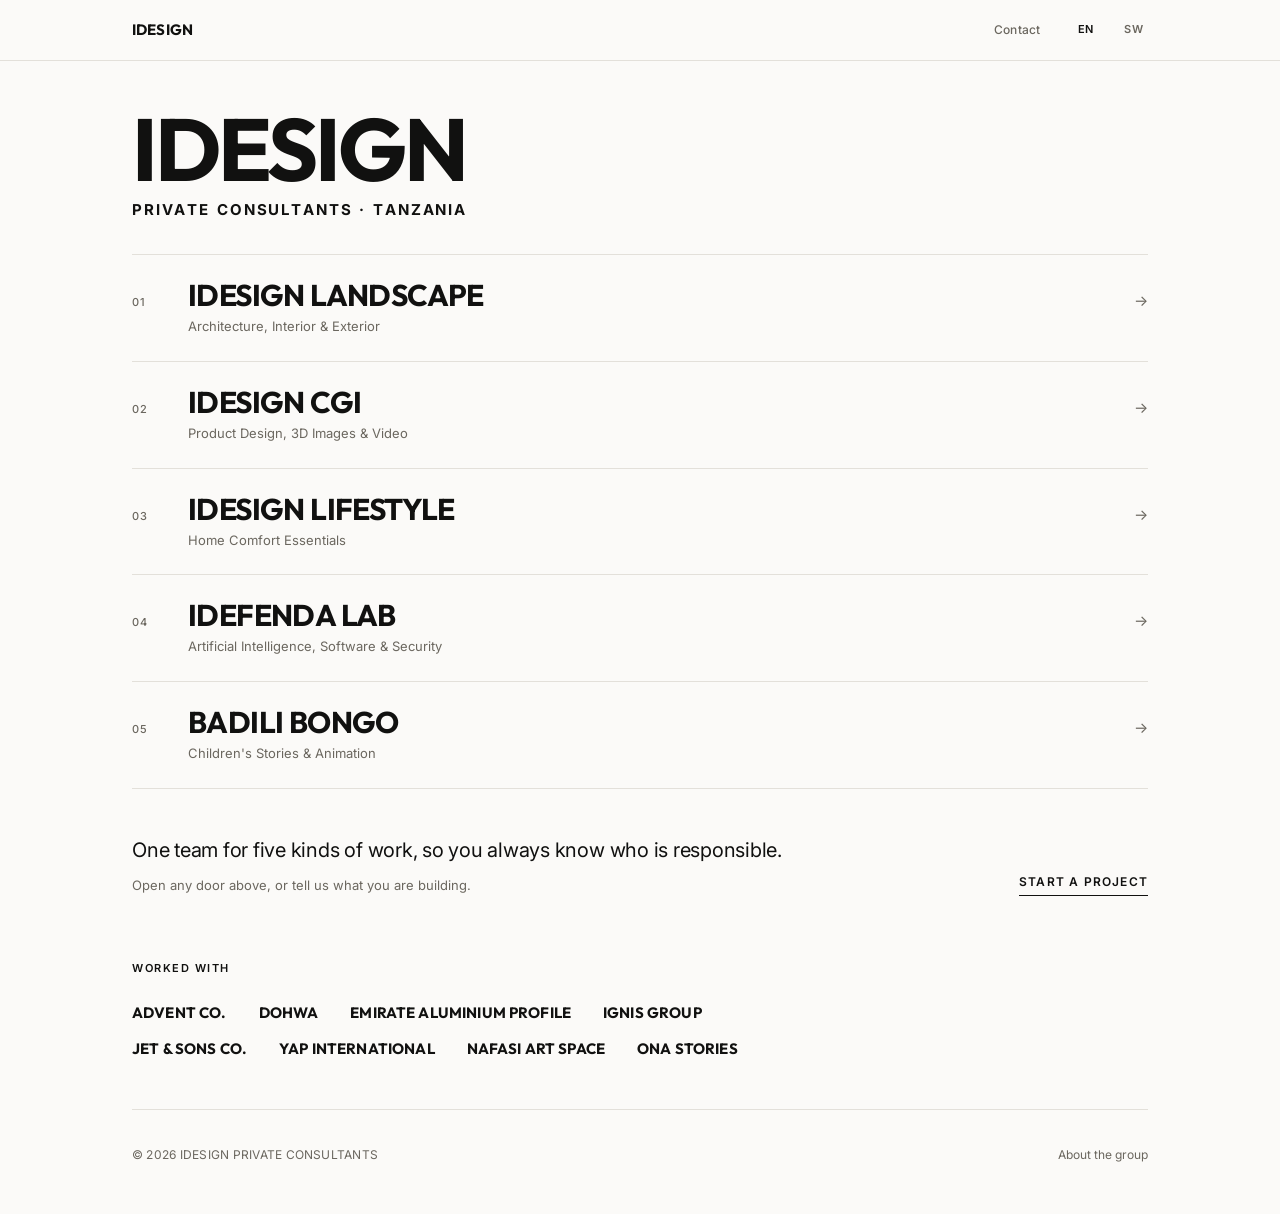
==== commit 1ec0b75c: "Lifestyle mosquito net; plain words across the site - Duvet Set (floral) card replaced by Mosquito N" ====
--- a/index.html
+++ b/index.html
@@ -29,10 +29,10 @@
 "founder":{"@type":"Person","name":"Ibrahim Alibariki Jonathan"},
 "department":[
  {"@type":"Organization","name":"Idesign Landscape","description":"Architecture, Interior & Exterior"},
- {"@type":"Organization","name":"Idesign CGI","description":"Product Design & Visual Content"},
+ {"@type":"Organization","name":"Idesign CGI","description":"Product Design, 3D Images & Video"},
  {"@type":"Organization","name":"Idesign Lifestyle","description":"Home Comfort Essentials"},
  {"@type":"Organization","name":"IDEFENDA LAB","description":"Artificial Intelligence, Software & Security"},
- {"@type":"Organization","name":"Badili Bongo","description":"Sustainable Transformation through education and animation"}]}
+ {"@type":"Organization","name":"Badili Bongo","description":"Children's stories and animation education"}]}
 </script>
 </head>
 <body>
@@ -43,7 +43,7 @@
   <div class="rt">
     
     <a href="/contact" data-en="Contact" data-sw="Wasiliana">Contact</a>
-    <div class="lang" role="group" aria-label="Language">
+    <div class="lang" role="group" aria-label="Language" data-en-aria="Language" data-sw-aria="Lugha">
       <button id="b-en" class="on" aria-pressed="true" onclick="setLang('en')">EN</button>
       <button id="b-sw" aria-pressed="false" onclick="setLang('sw')">SW</button>
     </div>
@@ -59,7 +59,7 @@
   </div>
 </div>
 
-<nav class="index" aria-label="Companies">
+<nav class="index" aria-label="Companies" data-en-aria="Companies" data-sw-aria="Kampuni">
 <a class="row" href="/landscape">
   <span class="n">01</span>
   <span><span class="nm wordmark">Idesign Landscape</span><span class="ds" data-en="Architecture, Interior &amp; Exterior" data-sw="Usanifu, Ndani na Nje">Architecture, Interior &amp; Exterior</span></span>
@@ -67,7 +67,7 @@
 </a>
 <a class="row" href="/cgi">
   <span class="n">02</span>
-  <span><span class="nm wordmark">Idesign CGI</span><span class="ds" data-en="Product Design &amp; Visual Content" data-sw="Usanifu wa Bidhaa na Maudhui">Product Design &amp; Visual Content</span></span>
+  <span><span class="nm wordmark">Idesign CGI</span><span class="ds" data-en="Product Design, 3D Images &amp; Video" data-sw="Usanifu wa Bidhaa, Picha za 3D na Video">Product Design, 3D Images &amp; Video</span></span>
   <span class="ar" aria-hidden="true">&rarr;</span>
 </a>
 <a class="row" href="/lifestyle">
@@ -82,14 +82,14 @@
 </a>
 <a class="row" href="/badili-bongo">
   <span class="n">05</span>
-  <span><span class="nm wordmark">Badili Bongo</span><span class="ds" data-en="Sustainable Transformation &amp; Animation Production" data-sw="Mabadiliko Endelevu na Uzalishaji wa Uhuishaji">Sustainable Transformation &amp; Animation Production</span></span>
+  <span><span class="nm wordmark">Badili Bongo</span><span class="ds" data-en="Children&#x27;s Stories &amp; Animation" data-sw="Hadithi za Watoto na Katuni">Children's Stories &amp; Animation</span></span>
   <span class="ar" aria-hidden="true">&rarr;</span>
 </a>
 </nav>
 
 <div class="tail">
   <div>
-    <p class="lead" data-en="One team, five disciplines, and nobody else to point at." data-sw="Timu moja, fani tano, na hakuna wa kumlaumu mwingine.">One team, five disciplines, and nobody else to point at.</p>
+    <p class="lead" data-en="One team for five kinds of work, so you always know who is responsible." data-sw="Timu moja kwa kazi za aina tano, hivyo unajua daima nani anahusika.">One team for five kinds of work, so you always know who is responsible.</p>
     <p class="sub2" data-en="Open any door above, or tell us what you are building." data-sw="Fungua mlango wowote hapo juu, au tuambie unachojenga.">Open any door above, or tell us what you are building.</p>
   </div>
   <a href="/contact" data-en="Start a project" data-sw="Anza mradi">Start a project</a>
--- a/style.css
+++ b/style.css
@@ -183,6 +183,9 @@
   font-size:clamp(11px,1.45vw,15px);font-weight:700;text-transform:uppercase;
   color:var(--ink);margin-top:var(--s3);letter-spacing:0;line-height:1}
 .top .strap .sp{flex:0 0 .34em}
+/* Visually hidden, still read by screen readers (used for the strapline). */
+.vh{position:absolute;width:1px;height:1px;margin:-1px;padding:0;overflow:hidden;
+  clip:rect(0 0 0 0);clip-path:inset(50%);white-space:nowrap;border:0}
 
 .index{border-top:var(--hair)}
 .row{display:grid;grid-template-columns:var(--s6) 1fr auto;gap:var(--s5);
@@ -215,6 +218,11 @@
    The descriptor was previously 14px bold, competing with the
    larger tagline directly beneath it. */
 .bh{padding:var(--s7) 0;border-bottom:var(--hair)}
+/* Badili Bongo's hero runs straight into a heading-led section next
+   (no image break like most other pages have there), so the usual
+   bottom padding reads as excess air before "How the children make
+   a film" - tightened here only, not sitewide. */
+.bh--tight{padding-bottom:var(--s5)}
 .own{color:var(--soft);margin-bottom:var(--s4)}
 .bh .nm{font-family:var(--wm);font-weight:700;font-size:var(--fs-title);
   letter-spacing:var(--tr-title);line-height:var(--lh-tight)}
@@ -244,6 +252,7 @@
 .grid--wide{grid-template-columns:repeat(2,1fr)}
 .ph{aspect-ratio:4/3;background:var(--fill);border:var(--hair);
   display:flex;align-items:center;justify-content:center;overflow:hidden}
+.ph picture{display:block;width:100%;height:100%}
 .ph img{width:100%;height:100%;object-fit:cover}
 .ph i{font-style:normal;font-size:var(--fs-label);color:var(--soft)}
 .media-link{display:block}
@@ -260,8 +269,8 @@
 .step .k{display:block;font-family:var(--wm);font-weight:700;
   font-size:var(--fs-meta);color:var(--soft);letter-spacing:.08em}
 .step .h{display:block;font-family:var(--wm);font-weight:700;
-  font-size:var(--fs-lead);letter-spacing:var(--tr-row);
-  line-height:var(--lh-tight);margin-top:var(--s4)}
+  font-size:var(--fs-body);letter-spacing:var(--tr-row);
+  line-height:var(--lh-tight);margin-top:var(--s3)}
 .step .p{display:block;font-size:var(--fs-caption);color:var(--soft);
   line-height:var(--lh-body);margin-top:var(--s2)}
 .steps-end{font-size:var(--fs-meta);color:var(--soft);margin-top:var(--s5)}
@@ -289,10 +298,11 @@
 .txt p{margin-bottom:var(--s4)}
 .txt p:last-child{margin-bottom:0}
 
-/* ---------- STORY (collapsible on mobile, open on desktop) ----------
-   Mobile: short teaser + a toggle reveals the full story below it.
-   Desktop (900px+): the teaser and toggle are never shown - the full
-   story is simply part of the page, same as everything else on it. */
+/* ---------- STORY (collapsible everywhere) ----------
+   Short teaser + a toggle reveals the full content below it, on
+   every viewport - mobile portrait and desktop landscape alike.
+   Less information up front by default; "Read more" is the only way
+   to see the rest, regardless of screen size. */
 .story{max-width:56ch}
 .story-short{font-size:var(--fs-body);line-height:var(--lh-body);color:var(--mid)}
 .story-full{font-size:var(--fs-body);line-height:var(--lh-body);color:var(--mid);margin-top:var(--s4)}
@@ -308,14 +318,12 @@
 .story-partners-list{font-size:var(--fs-meta);color:var(--soft)}
 .story-toggle{display:inline-flex;align-items:center;gap:var(--s2);
   margin-top:var(--s4);min-height:var(--tap);background:none;border:none;
-  cursor:pointer;font-family:var(--sans);font-size:var(--fs-meta);font-weight:600;
-  letter-spacing:.05em;color:var(--ink);padding:0;
-  border-bottom:1px solid var(--ink)}
-.story-toggle:hover{color:var(--soft);border-color:var(--soft)}
-@media(min-width:901px){
-  .story-short,.story-toggle{display:none}
-  .story-full{display:block !important;margin-top:0}
-}
+  appearance:none;-webkit-appearance:none;cursor:pointer;font-family:var(--sans);
+  font-size:var(--fs-body);font-weight:700;letter-spacing:.01em;
+  color:var(--ink);padding:0}
+.story-toggle:hover{color:var(--soft)}
+.story-toggle span[aria-hidden]{transition:transform var(--dur) var(--ease)}
+.story-toggle[aria-expanded="true"] span[aria-hidden]{transform:rotate(90deg)}
 
 /* Client names as a credit line, not a sentence: set in the same
    display face as the homepage's own company index (.row .nm), so
@@ -366,6 +374,7 @@
 .fd .lang{margin-right:0;gap:var(--s2);flex-wrap:wrap}
 .fd .lang button{border:var(--hair);border-radius:var(--radius);
   padding:var(--s3) var(--s4);min-height:var(--tap);
+  font-size:var(--fs-meta);font-weight:700;
   text-transform:uppercase;letter-spacing:.1em}
 .fd .lang button.on{background:var(--ink);color:var(--paper);border-color:var(--ink)}
 .fd .lang button:hover{border-color:var(--ink)}
@@ -441,7 +450,7 @@
   /* Steps fold into a numbered list — never a part-filled grid. */
   .steps{grid-template-columns:1fr;gap:0}
   .step{display:grid;grid-template-columns:var(--s6) 1fr;gap:var(--s4);
-    border-top:none;border-bottom:var(--hair);padding:var(--s4) 0;
+    border-top:none;border-bottom:var(--hair);padding:var(--s3) 0;
     align-items:baseline}
   .step:first-child{border-top:1px solid var(--ink)}
   .step .h{margin-top:0}
@@ -512,3 +521,25 @@
 @media(prefers-reduced-motion:reduce){
   *{animation:none!important;transition:none!important;scroll-behavior:auto!important}
 }
+
+/* ---------- LIGHTBOX ----------
+   Project images are cropped to 4:3 in the grid. Tapping one opens
+   the whole, uncropped image with its caption. Native <dialog>, so
+   Esc, focus trapping and the backdrop come from the browser. */
+.ph{position:relative}
+.ph-open{position:absolute;inset:0;width:100%;height:100%;padding:0;border:0;
+  background:transparent;cursor:zoom-in}
+.ph-open:hover + img,.ph:hover img{opacity:.92}
+.lb{border:0;padding:0;margin:auto;max-width:min(1200px,94vw);max-height:94vh;
+  background:var(--paper);color:var(--ink)}
+.lb::backdrop{background:rgba(17,17,16,.88)}
+.lb figure{margin:0;display:flex;flex-direction:column}
+.lb picture{display:block}
+.lb img{display:block;max-width:100%;max-height:calc(94vh - 72px);width:auto;height:auto;
+  margin:0 auto;object-fit:contain;background:var(--fill)}
+.lb figcaption{display:flex;justify-content:space-between;align-items:baseline;gap:var(--s4);
+  padding:var(--s3) var(--s4);border-top:var(--hair)}
+.lb .cap{font-size:var(--fs-meta);font-weight:500}
+.lb .sc{font-size:var(--fs-caption);color:var(--soft);margin-left:var(--s3)}
+.lb-x{flex:none;background:none;border:0;padding:var(--s1) 0;font:inherit;
+  font-size:var(--fs-label);text-transform:uppercase;letter-spacing:.08em;color:var(--ink);cursor:pointer}
